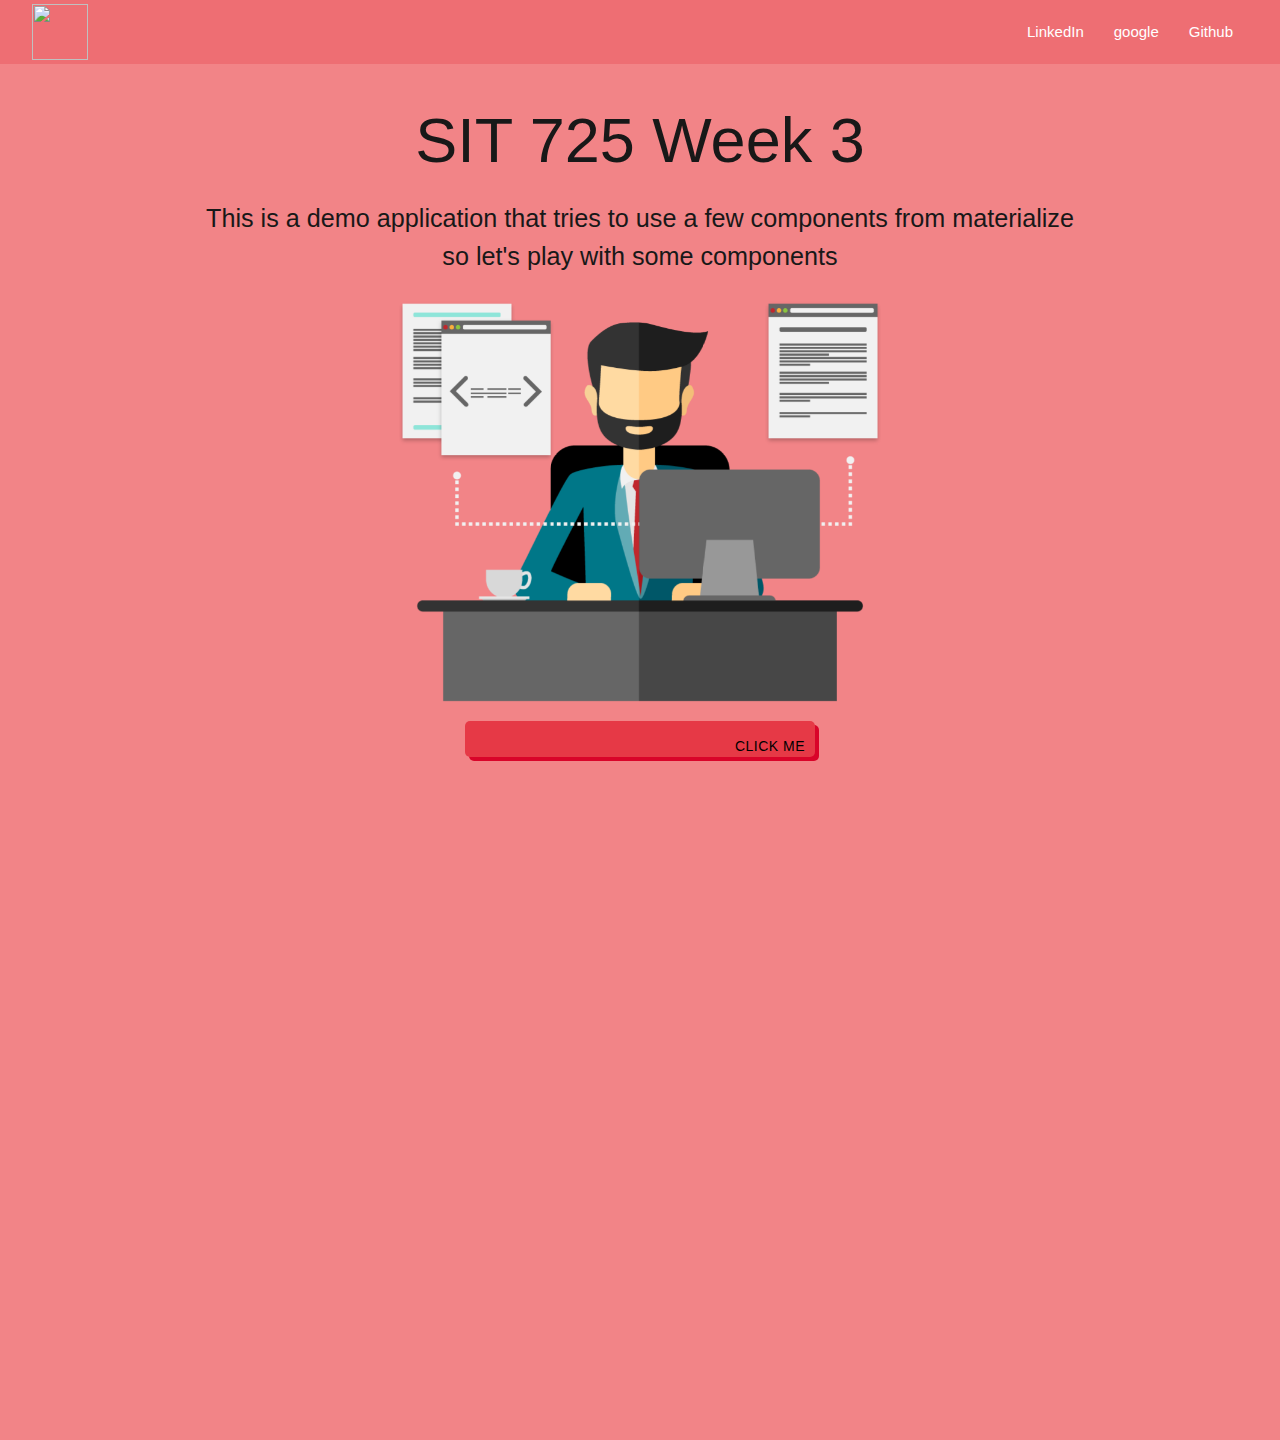
==== public/index.html @ 5c07ab9b "commit after creating basic static webpage" ====
<html>
	<head>
		<title>SIT 725 Prac 3</title>
		<!-- Compiled and minified CSS -->
		<link rel="stylesheet" href="https://cdnjs.cloudflare.com/ajax/libs/materialize/1.0.0/css/materialize.min.css">
		<!-- Custom Style Sheet-->
		<link rel="stylesheet" href="css/styles.css">
        <link rel="stylesheet" href="https://fonts.googleapis.com/icon?family=Material+Icons" >
	</head>
	<body>
		<nav>
			<div class="nav-wrapper navbar-size">
				<a href="https://cdnlogo.com/logo/google-family-link_134428.html"class="brand-logo">
                    <img class="user-image-size" src="https://www.cdnlogo.com/logos/g/96/google-family-link.svg"></a>
                <ul id="nav-mobile" class="right hide-on-med-and-down">
					<li><a target="_blank" href="https://www.linkedin.com/in/manish-j-062034124/">LinkedIn</a></li>
                    <li><a target="_blank" href="https://www.google.com">google</a></li>
                    <li><a target="_blank" href="https://github.com/ManishDeakin2023">Github</a></li>
				</ul>
			</div>
		</nav>
        <main class="main-body">
			<div class="container">
				<div class="row">
					<div class="col s12 center-align">
						<h1 id="heading">SIT 725 Week 3</h1>
						<p class="flow-text">This is a demo application that tries to use a few components from materialize so let's play with some components</p>
					</div>
					<div class="col s12 center-align">
						<img class="materialboxed materialboxed-image" src="images/livedemo.png">
					</div>
					<div class="col s12 center-align">
						<a class="waves-effect waves-light btn click-me-button modal-trigger" id="clickMeButton" data-target="modal1"><i class="material-icons center-align">auto_fix_high</i>Click Me</a>
					</div>
				</div>
			</div>
		</main>
        <script src="https://code.jquery.com/jquery-3.6.0.min.js" integrity="sha256-/xUj+3OJU5yExlq6GSYGSHk7tPXikynS7ogEvDej/m4=" crossorigin="anonymous"></script>
		<!-- Compiled and minified JavaScript -->
		<script src="https://cdnjs.cloudflare.com/ajax/libs/materialize/1.0.0/js/materialize.min.js"></script>
		<script src="js/script.js"></script>
	</body>
</html>
---- public/css/styles.css ----
.navbar-size {
    width: 95%;
    margin: 0 auto;
    }
.user-image-size {
    height: 56px;
    margin: 4px 0;
    }
.main-body {
    background-color: #F28487;
    color: rgb(24, 24, 24);
    height: calc(160vh - 64px);
    }
.materialboxed-image {
    margin: 0 auto;
    height: 400px;
    }
.click-me-button {

    background-color: #e63946;
    padding: 2px 10px;
    border-radius: 5px;
    margin: 20px;
    color: #000000;
    box-shadow: 4px 4px 0 #d90429;
    transition: transform 0.2s, box-shadow 0.2s;

    }
.click-me-button:active{
    transform:translateX(4px) translateY(4px);
    box-shadow: 0 0 0 #d90429;
    }
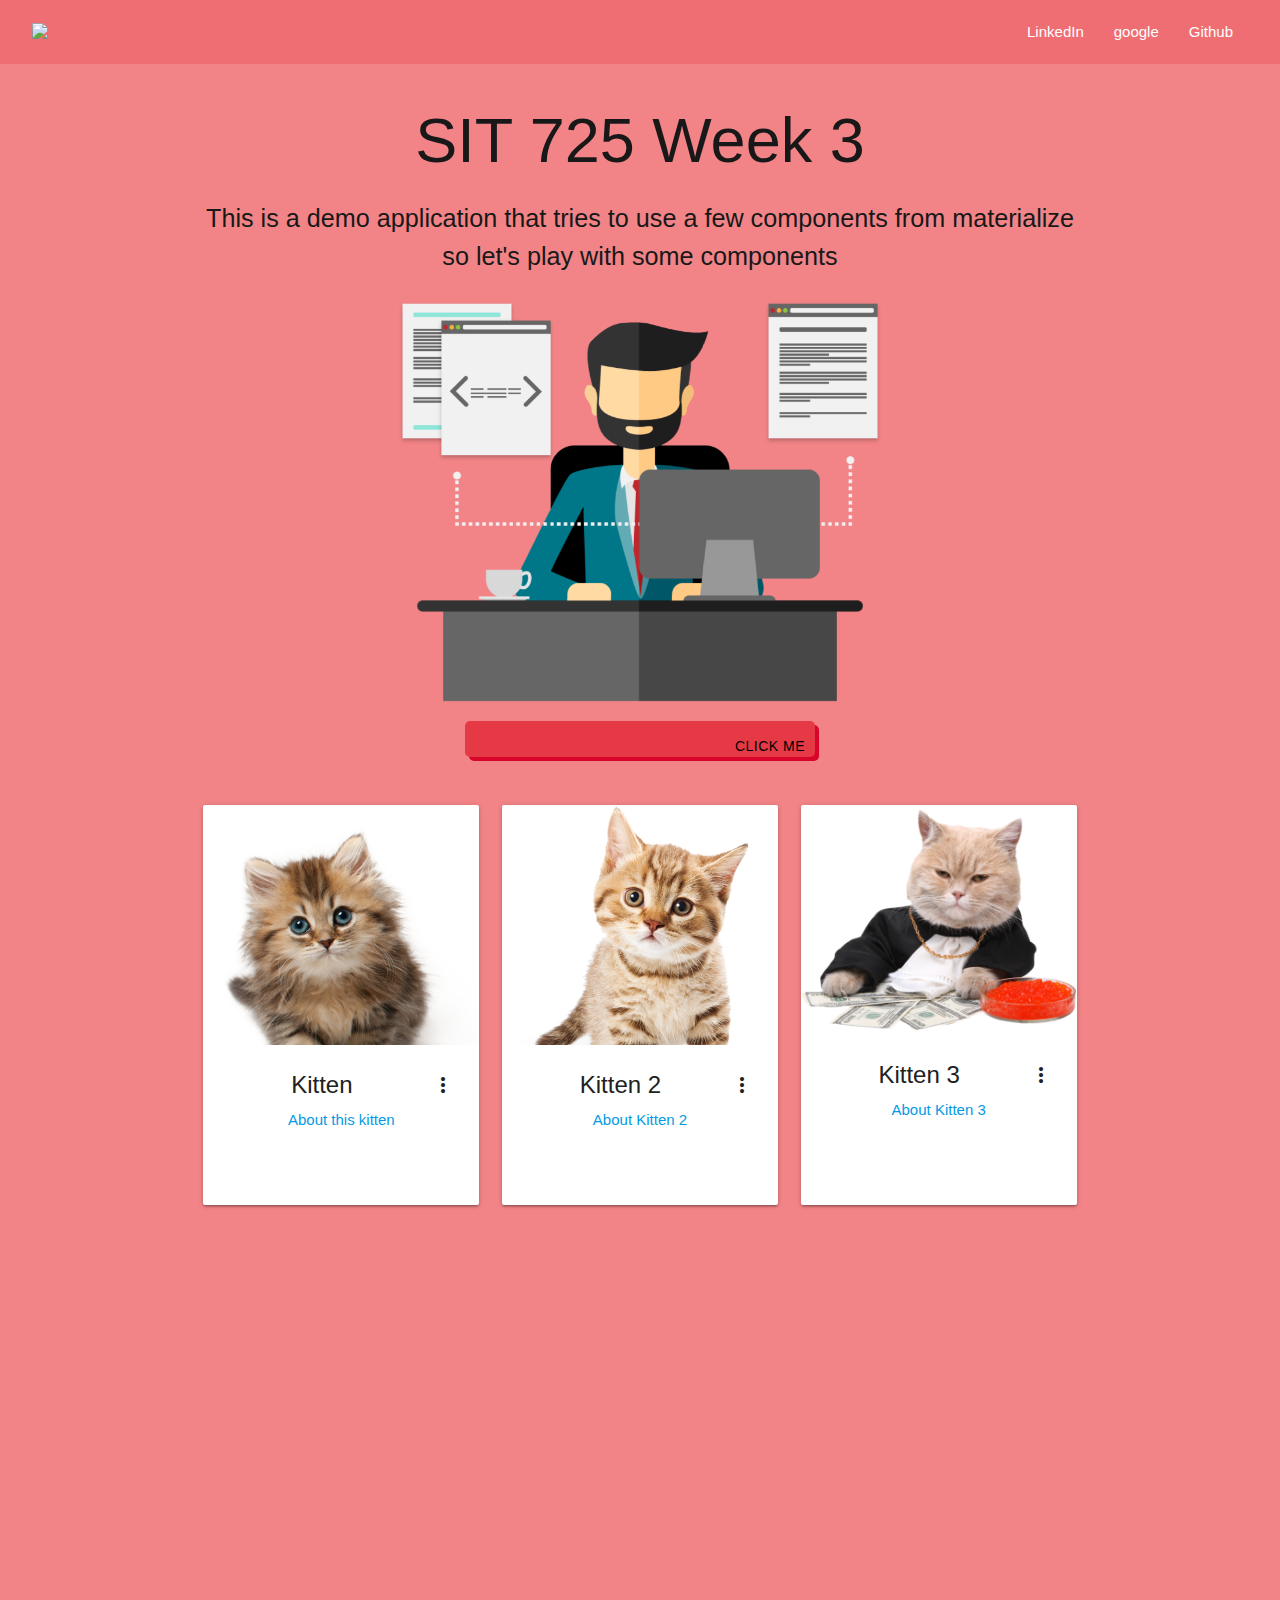
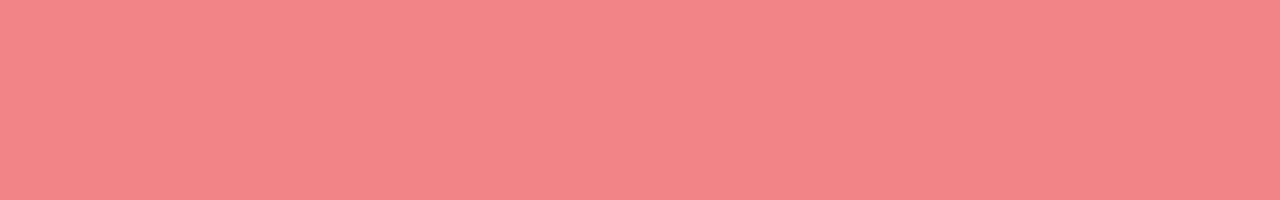
==== commit f713b320: "creating cardlist and modal" ====
--- a/public/index.html
+++ b/public/index.html
@@ -1,4 +1,4 @@
-
+<!doctype html>
 <html>
 	<head>
 		<title>SIT 725 Prac 3</title>
@@ -34,7 +34,59 @@
 						<a class="waves-effect waves-light btn click-me-button modal-trigger" id="clickMeButton" data-target="modal1"><i class="material-icons center-align">auto_fix_high</i>Click Me</a>
 					</div>
 				</div>
+
+                <div class="row" id="card-section">
+                    <div class="col s4 center-align">
+                        <div class="card medium">
+                            <div class="card-image waves-effect waves-block waves-light">
+                                <img class="activator" src="images/k1.png">
+                            </div>
+                            <div class="card-content">
+                                <span class="card-title activator grey-text text-darken-4">Kitten<i class="material-icons right">more_vert</i></span>
+                                <p><a href="#">About this kitten</a></p>
+                            </div>
+                            <div class="card-reveal">
+                                <span class="card-title grey-text text-darken-4">Kitten<i class="material-icons right">close</i></span>
+                                <p class="card-text">Hello There! I just wanted to say HI to you guys. See ya!</p>
+                            </div>
+                        </div>
+                    </div>
+                </div>
 			</div>
+
+            <div id="modal1" class="modal modal-fixed-footer">
+                <div class="row modal-content">
+                    <form class="col s12">
+                        <div class="row">
+                            <div class="input-field col s6">
+                                <input placeholder="Placeholder" id="first_name" type="text" class="validate">
+                                <label for="first_name">First Name</label>
+                            </div>
+                            <div class="input-field col s6">
+                                <input id="last_name" type="text" class="validate">
+                                <label for="last_name">Last Name</label>
+                            </div>
+                        </div>
+                        <div class="row">
+                            <div class="input-field col s12">
+                                <input id="password" type="password" class="validate">
+                                <label for="password">Password</label>
+                            </div>
+                        </div>
+                        <div class="row">
+                            <div class="input-field col s12">
+                                <input id="email" type="email" class="validate">
+                                <label for="email">Email</label>
+                            </div>
+                        </div>
+                        <div class="row">
+                            <div class="input-field col s12 center-align">
+                                <a class="waves-effect waves-light btn" id="formSubmit">submit</a>
+                            </div>
+                        </div>
+                    </form>
+                </div>
+            </div>
 		</main>
         <script src="https://code.jquery.com/jquery-3.6.0.min.js" integrity="sha256-/xUj+3OJU5yExlq6GSYGSHk7tPXikynS7ogEvDej/m4=" crossorigin="anonymous"></script>
 		<!-- Compiled and minified JavaScript -->
--- a/public/css/styles.css
+++ b/public/css/styles.css
@@ -9,7 +9,7 @@
 .main-body {
     background-color: #F28487;
     color: rgb(24, 24, 24);
-    height: calc(160vh - 64px);
+    height: calc(200vh - 64px);
     }
 .materialboxed-image {
     margin: 0 auto;
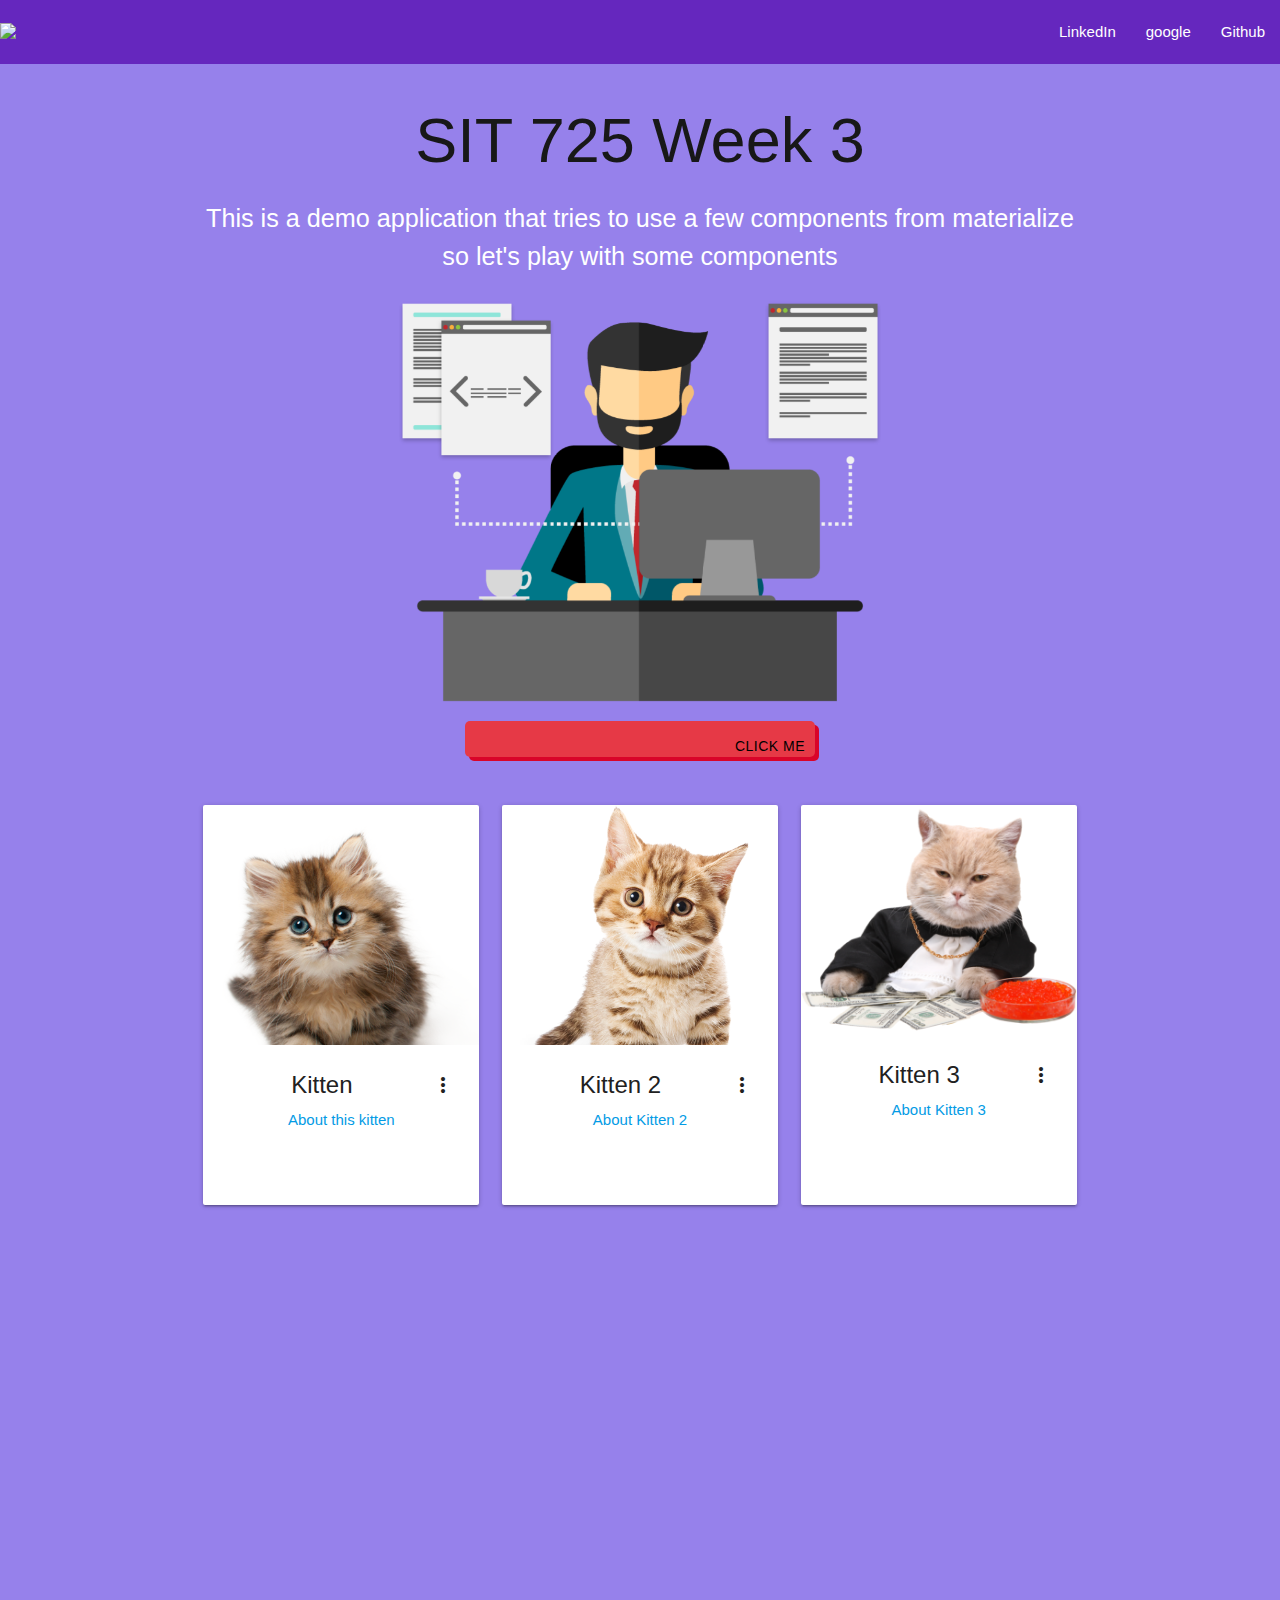
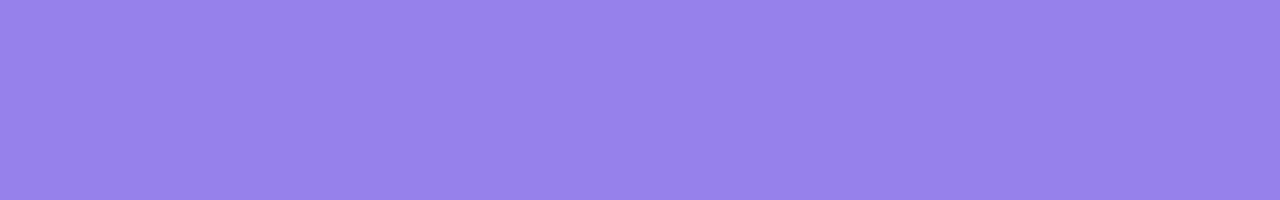
==== commit 4a720e2d: "final commit" ====
--- a/public/index.html
+++ b/public/index.html
@@ -25,7 +25,7 @@
 				<div class="row">
 					<div class="col s12 center-align">
 						<h1 id="heading">SIT 725 Week 3</h1>
-						<p class="flow-text">This is a demo application that tries to use a few components from materialize so let's play with some components</p>
+						<p class="flow-text white-text">This is a demo application that tries to use a few components from materialize so let's play with some components</p>
 					</div>
 					<div class="col s12 center-align">
 						<img class="materialboxed materialboxed-image" src="images/livedemo.png">
--- a/public/css/styles.css
+++ b/public/css/styles.css
@@ -1,13 +1,14 @@
 .navbar-size {
-    width: 95%;
+    width: 100%;
     margin: 0 auto;
+    background-color: #6527BE;
     }
 .user-image-size {
     height: 56px;
     margin: 4px 0;
     }
 .main-body {
-    background-color: #F28487;
+    background-color: #9681EB;
     color: rgb(24, 24, 24);
     height: calc(200vh - 64px);
     }
